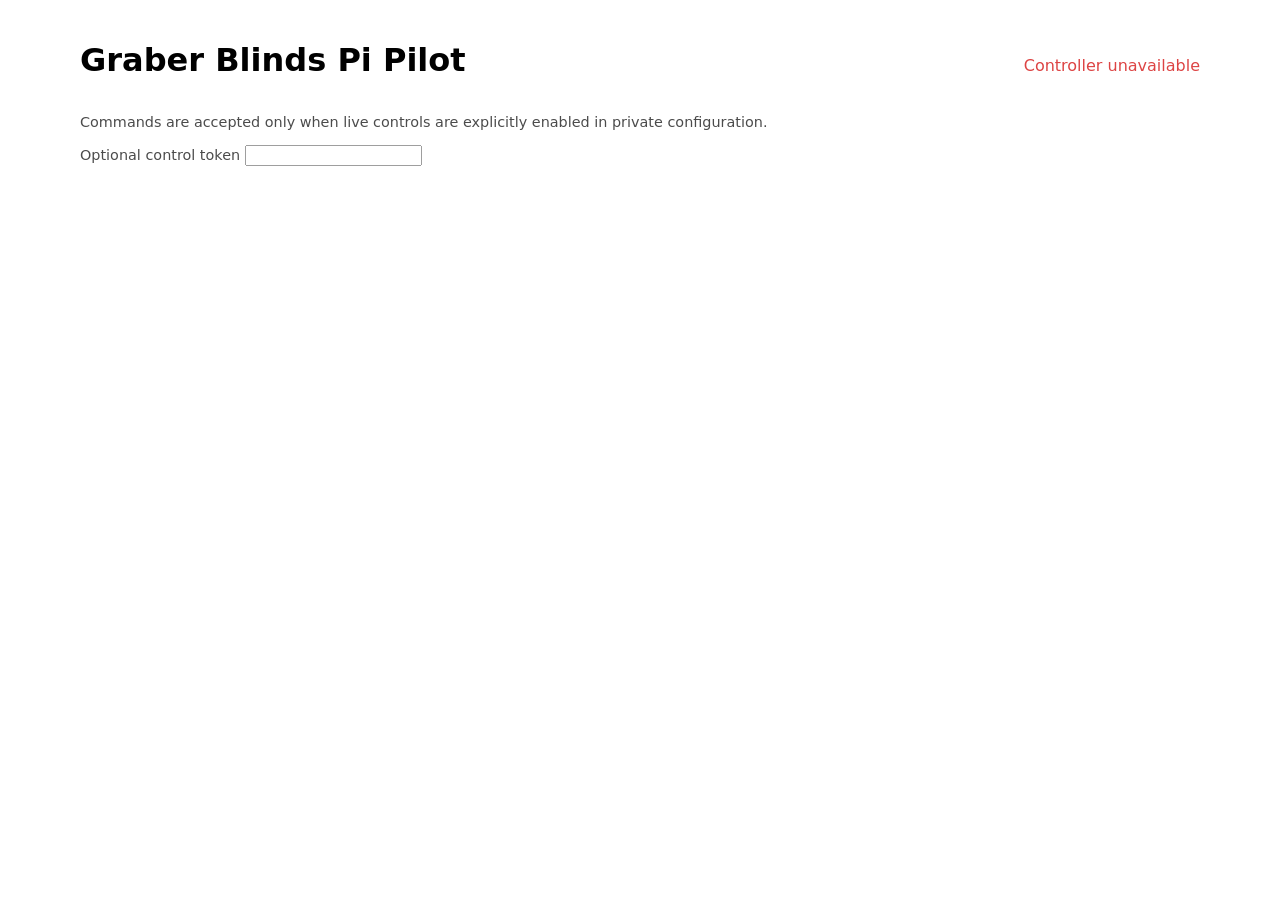
==== linux_controller/graber/templates/index.html @ 08bcaf7d "Add Raspberry Pi BLE controller and setup wizard" ====
<!doctype html>
<html lang="en">
<head>
  <meta charset="utf-8">
  <meta name="viewport" content="width=device-width, initial-scale=1">
  <title>Graber Blinds Pi Pilot</title>
  <style>
    :root { color-scheme: light dark; font-family: system-ui, sans-serif; }
    body { max-width: 70rem; margin: auto; padding: 1.2rem; }
    header { display: flex; justify-content: space-between; align-items: baseline; }
    #targets { display: grid; grid-template-columns: repeat(auto-fit,minmax(17rem,1fr)); gap: 1rem; }
    article { border: 1px solid #8886; border-radius: .7rem; padding: 1rem; }
    button { margin: .2rem; padding: .55rem .8rem; }
    .error { color: #d44; } .muted { opacity: .7; font-size: .9rem; }
  </style>
</head>
<body>
  <header><h1>Graber Blinds Pi Pilot</h1><span id="status">Loading…</span></header>
  <p class="muted">Commands are accepted only when live controls are explicitly enabled in private configuration.</p>
  <label class="muted">Optional control token <input id="token" type="password" autocomplete="off"></label>
  <main id="targets"></main>
  <script>
  const root = document.getElementById('targets');
  function escapeText(value) { const e=document.createElement('span'); e.textContent=String(value); return e.innerHTML; }
  async function command(id, action, position=null) {
    const token=document.getElementById('token').value;
    const response = await fetch(`/api/targets/${encodeURIComponent(id)}/commands`, {
      method:'POST', headers:{'Content-Type':'application/json', ...(token ? {'X-Graber-Control-Token':token} : {})}, body:JSON.stringify({action, ...(position === null ? {} : {position})})
    });
    const body=await response.json(); if(!response.ok) alert(body.error || 'Command rejected'); await refresh();
  }
  function addButton(card, id, label, action) {
    const button=document.createElement('button'); button.textContent=label; button.onclick=()=>command(id,action); card.appendChild(button);
  }
  function addPosition(card, id, label, action, value) {
    const row=document.createElement('div');
    const input=document.createElement('input'); input.type='range'; input.min='0'; input.max='100'; input.value=value ?? 50;
    const output=document.createElement('span'); output.textContent=` ${input.value}% `; input.oninput=()=>output.textContent=` ${input.value}% `;
    const button=document.createElement('button'); button.textContent=`Set ${label}`; button.onclick=()=>command(id,action,Number(input.value));
    row.append(label+' '); row.appendChild(input); row.appendChild(output); row.appendChild(button); card.appendChild(row);
  }
  function addCard(id, item, isGroup=false) {
    const card=document.createElement('article');
    const positions=isGroup ? '' : `<p>Bottom: ${escapeText(item.bottom ?? 'unknown')}%${item.dual_rail ? ` · Top: ${escapeText(item.top ?? 'unknown')}%` : ''} · Battery: ${escapeText(item.battery ?? 'unknown')}%</p>`;
    card.innerHTML=`<h2>${escapeText(item.name || id)}</h2>${positions}<p class="muted">${escapeText(item.last_command_status || (isGroup ? 'Group' : 'No command status'))}</p>`;
    for (const action of ['open','close','stop']) addButton(card,id,action[0].toUpperCase()+action.slice(1),action);
    if (!isGroup) addPosition(card,id,'Bottom','set_bottom_position',item.bottom);
    if (item.dual_rail && !isGroup) addPosition(card,id,'Top','set_top_position',item.top);
    if (item.dual_rail && !isGroup) { addButton(card,id,'Favorite','favorite'); addButton(card,id,'Stack Up','stack_up'); addButton(card,id,'Stack Down','stack_down'); }
    root.appendChild(card);
  }
  function addAdapter(id, item) {
    const card=document.createElement('article');
    card.innerHTML=`<h2>${escapeText(id)} Bluetooth</h2><p>Status: ${escapeText(item.status || 'unknown')}</p><p class="muted">Connections: ${escapeText(item.connection_successes ?? 0)}/${escapeText(item.connection_attempts ?? 0)} · Failures: ${escapeText(item.failures ?? 0)} · ${escapeText(item.last_error || '')}</p>`;
    root.appendChild(card);
  }
  async function refresh() {
    try {
      const response=await fetch('/api/state'); const state=await response.json();
      document.getElementById('status').textContent='Controller online'; root.innerHTML='';
      for (const [id, item] of Object.entries(state.blinds || {})) addCard(id,item);
      for (const [id, item] of Object.entries(state.groups || {})) addCard(id,item,true);
      for (const [id, item] of Object.entries(state.adapters || {})) addAdapter(id,item);
    } catch(error) { document.getElementById('status').innerHTML='<span class="error">Controller unavailable</span>'; }
  }
  refresh(); setInterval(refresh, 3000);
  </script>
</body>
</html>
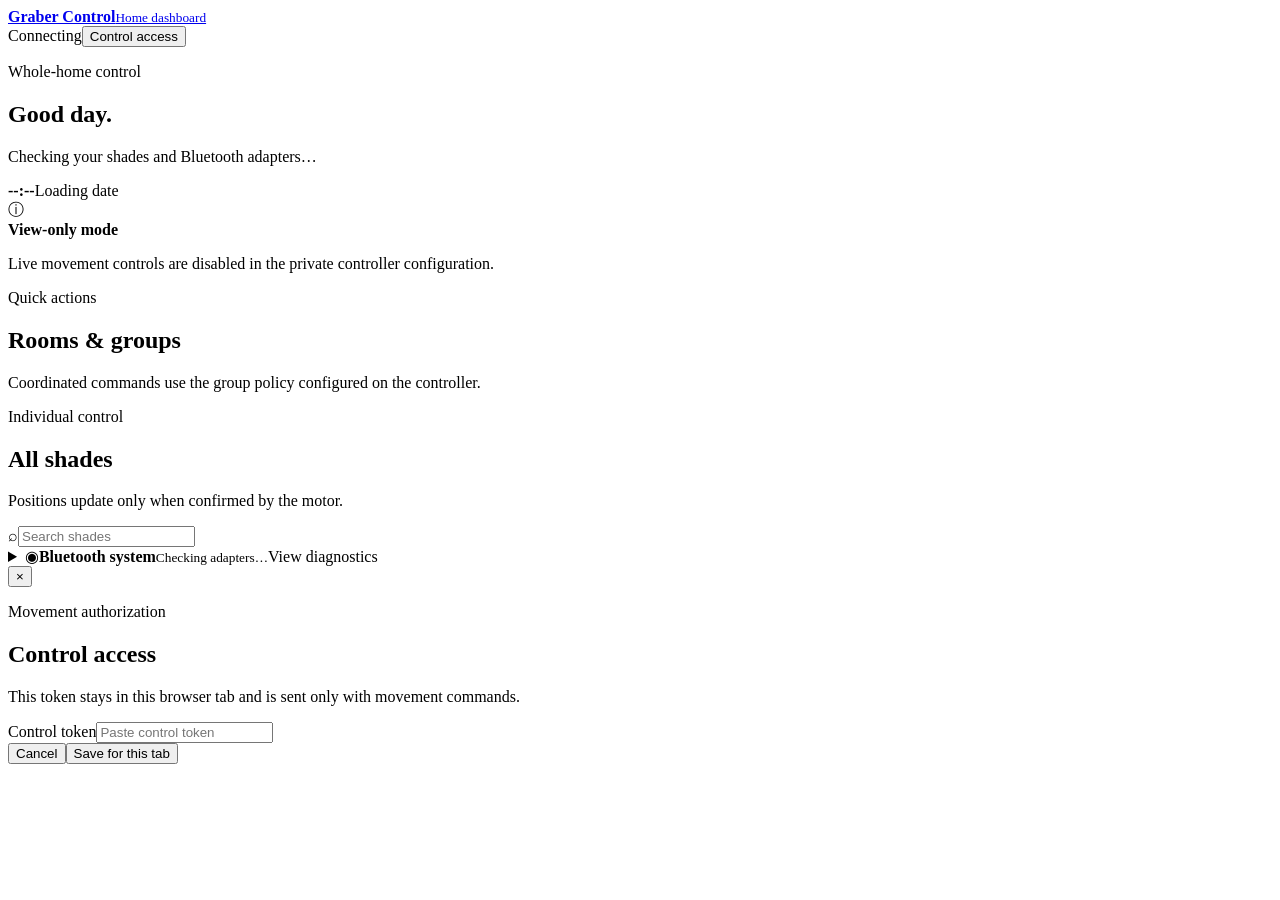
==== commit aa0c72d8: "Redesign setup and control web experiences" ====
--- a/linux_controller/graber/templates/index.html
+++ b/linux_controller/graber/templates/index.html
@@ -1,69 +1,20 @@
 <!doctype html>
 <html lang="en">
 <head>
-  <meta charset="utf-8">
-  <meta name="viewport" content="width=device-width, initial-scale=1">
-  <title>Graber Blinds Pi Pilot</title>
-  <style>
-    :root { color-scheme: light dark; font-family: system-ui, sans-serif; }
-    body { max-width: 70rem; margin: auto; padding: 1.2rem; }
-    header { display: flex; justify-content: space-between; align-items: baseline; }
-    #targets { display: grid; grid-template-columns: repeat(auto-fit,minmax(17rem,1fr)); gap: 1rem; }
-    article { border: 1px solid #8886; border-radius: .7rem; padding: 1rem; }
-    button { margin: .2rem; padding: .55rem .8rem; }
-    .error { color: #d44; } .muted { opacity: .7; font-size: .9rem; }
-  </style>
+  <meta charset="utf-8"><meta name="viewport" content="width=device-width, initial-scale=1"><meta name="theme-color" content="#17211c"><title>My shades · Graber Control</title><link rel="stylesheet" href="/assets/app.css">
 </head>
-<body>
-  <header><h1>Graber Blinds Pi Pilot</h1><span id="status">Loading…</span></header>
-  <p class="muted">Commands are accepted only when live controls are explicitly enabled in private configuration.</p>
-  <label class="muted">Optional control token <input id="token" type="password" autocomplete="off"></label>
-  <main id="targets"></main>
-  <script>
-  const root = document.getElementById('targets');
-  function escapeText(value) { const e=document.createElement('span'); e.textContent=String(value); return e.innerHTML; }
-  async function command(id, action, position=null) {
-    const token=document.getElementById('token').value;
-    const response = await fetch(`/api/targets/${encodeURIComponent(id)}/commands`, {
-      method:'POST', headers:{'Content-Type':'application/json', ...(token ? {'X-Graber-Control-Token':token} : {})}, body:JSON.stringify({action, ...(position === null ? {} : {position})})
-    });
-    const body=await response.json(); if(!response.ok) alert(body.error || 'Command rejected'); await refresh();
-  }
-  function addButton(card, id, label, action) {
-    const button=document.createElement('button'); button.textContent=label; button.onclick=()=>command(id,action); card.appendChild(button);
-  }
-  function addPosition(card, id, label, action, value) {
-    const row=document.createElement('div');
-    const input=document.createElement('input'); input.type='range'; input.min='0'; input.max='100'; input.value=value ?? 50;
-    const output=document.createElement('span'); output.textContent=` ${input.value}% `; input.oninput=()=>output.textContent=` ${input.value}% `;
-    const button=document.createElement('button'); button.textContent=`Set ${label}`; button.onclick=()=>command(id,action,Number(input.value));
-    row.append(label+' '); row.appendChild(input); row.appendChild(output); row.appendChild(button); card.appendChild(row);
-  }
-  function addCard(id, item, isGroup=false) {
-    const card=document.createElement('article');
-    const positions=isGroup ? '' : `<p>Bottom: ${escapeText(item.bottom ?? 'unknown')}%${item.dual_rail ? ` · Top: ${escapeText(item.top ?? 'unknown')}%` : ''} · Battery: ${escapeText(item.battery ?? 'unknown')}%</p>`;
-    card.innerHTML=`<h2>${escapeText(item.name || id)}</h2>${positions}<p class="muted">${escapeText(item.last_command_status || (isGroup ? 'Group' : 'No command status'))}</p>`;
-    for (const action of ['open','close','stop']) addButton(card,id,action[0].toUpperCase()+action.slice(1),action);
-    if (!isGroup) addPosition(card,id,'Bottom','set_bottom_position',item.bottom);
-    if (item.dual_rail && !isGroup) addPosition(card,id,'Top','set_top_position',item.top);
-    if (item.dual_rail && !isGroup) { addButton(card,id,'Favorite','favorite'); addButton(card,id,'Stack Up','stack_up'); addButton(card,id,'Stack Down','stack_down'); }
-    root.appendChild(card);
-  }
-  function addAdapter(id, item) {
-    const card=document.createElement('article');
-    card.innerHTML=`<h2>${escapeText(id)} Bluetooth</h2><p>Status: ${escapeText(item.status || 'unknown')}</p><p class="muted">Connections: ${escapeText(item.connection_successes ?? 0)}/${escapeText(item.connection_attempts ?? 0)} · Failures: ${escapeText(item.failures ?? 0)} · ${escapeText(item.last_error || '')}</p>`;
-    root.appendChild(card);
-  }
-  async function refresh() {
-    try {
-      const response=await fetch('/api/state'); const state=await response.json();
-      document.getElementById('status').textContent='Controller online'; root.innerHTML='';
-      for (const [id, item] of Object.entries(state.blinds || {})) addCard(id,item);
-      for (const [id, item] of Object.entries(state.groups || {})) addCard(id,item,true);
-      for (const [id, item] of Object.entries(state.adapters || {})) addAdapter(id,item);
-    } catch(error) { document.getElementById('status').innerHTML='<span class="error">Controller unavailable</span>'; }
-  }
-  refresh(); setInterval(refresh, 3000);
-  </script>
+<body class="control-page">
+  <div class="app-shell">
+    <header class="topbar"><a class="brand" href="/" aria-label="Graber Control home"><span class="brand-mark small" aria-hidden="true"><span></span><span></span><span></span></span><span><strong>Graber Control</strong><small>Home dashboard</small></span></a><div class="topbar-actions"><span class="status-pill" id="controllerStatus"><i></i>Connecting</span><button class="button ghost compact" id="authButton" type="button">Control access</button></div></header>
+    <main class="page-wrap">
+      <section class="hero control-hero"><div><p class="eyebrow">Whole-home control</p><h1>Good <span id="dayPart">day</span>.</h1><p class="hero-copy" id="dashboardSummary">Checking your shades and Bluetooth adapters…</p></div><div class="hero-time"><strong id="clock">--:--</strong><span id="date">Loading date</span></div></section>
+      <div class="notice is-hidden" id="controlNotice"><span>ⓘ</span><div><strong>View-only mode</strong><p>Live movement controls are disabled in the private controller configuration.</p></div></div>
+      <section class="content-section" id="groupSection"><div class="section-heading"><p class="eyebrow">Quick actions</p><h2>Rooms &amp; groups</h2><p>Coordinated commands use the group policy configured on the controller.</p></div><div class="group-grid" id="groupGrid"></div></section>
+      <section class="content-section"><div class="section-heading split"><div><p class="eyebrow">Individual control</p><h2>All shades</h2><p>Positions update only when confirmed by the motor.</p></div><label class="search"><span aria-hidden="true">⌕</span><input id="blindSearch" type="search" placeholder="Search shades" aria-label="Search shades"></label></div><div class="blind-grid" id="blindGrid" aria-live="polite"></div></section>
+      <section class="content-section diagnostics-section"><details><summary><span><span class="stat-icon radio">◉</span><span><strong>Bluetooth system</strong><small id="adapterSummary">Checking adapters…</small></span></span><span>View diagnostics</span></summary><div class="adapter-grid" id="adapterGrid"></div></details></section>
+    </main>
+  </div>
+  <div class="modal-backdrop is-hidden" id="authModal" role="dialog" aria-modal="true" aria-labelledby="authTitle"><form class="modal-card narrow" id="controlAuthForm"><button class="icon-button modal-close" data-close-modal aria-label="Close">×</button><p class="eyebrow">Movement authorization</p><h2 id="authTitle">Control access</h2><p>This token stays in this browser tab and is sent only with movement commands.</p><label class="field"><span>Control token</span><input id="controlToken" type="password" autocomplete="off" placeholder="Paste control token"></label><div class="modal-actions"><button class="button secondary" data-close-modal type="button">Cancel</button><button class="button primary" type="submit">Save for this tab</button></div></form></div>
+  <div class="toast-region" id="toasts" aria-live="polite"></div><script src="/assets/control.js" defer></script>
 </body>
 </html>
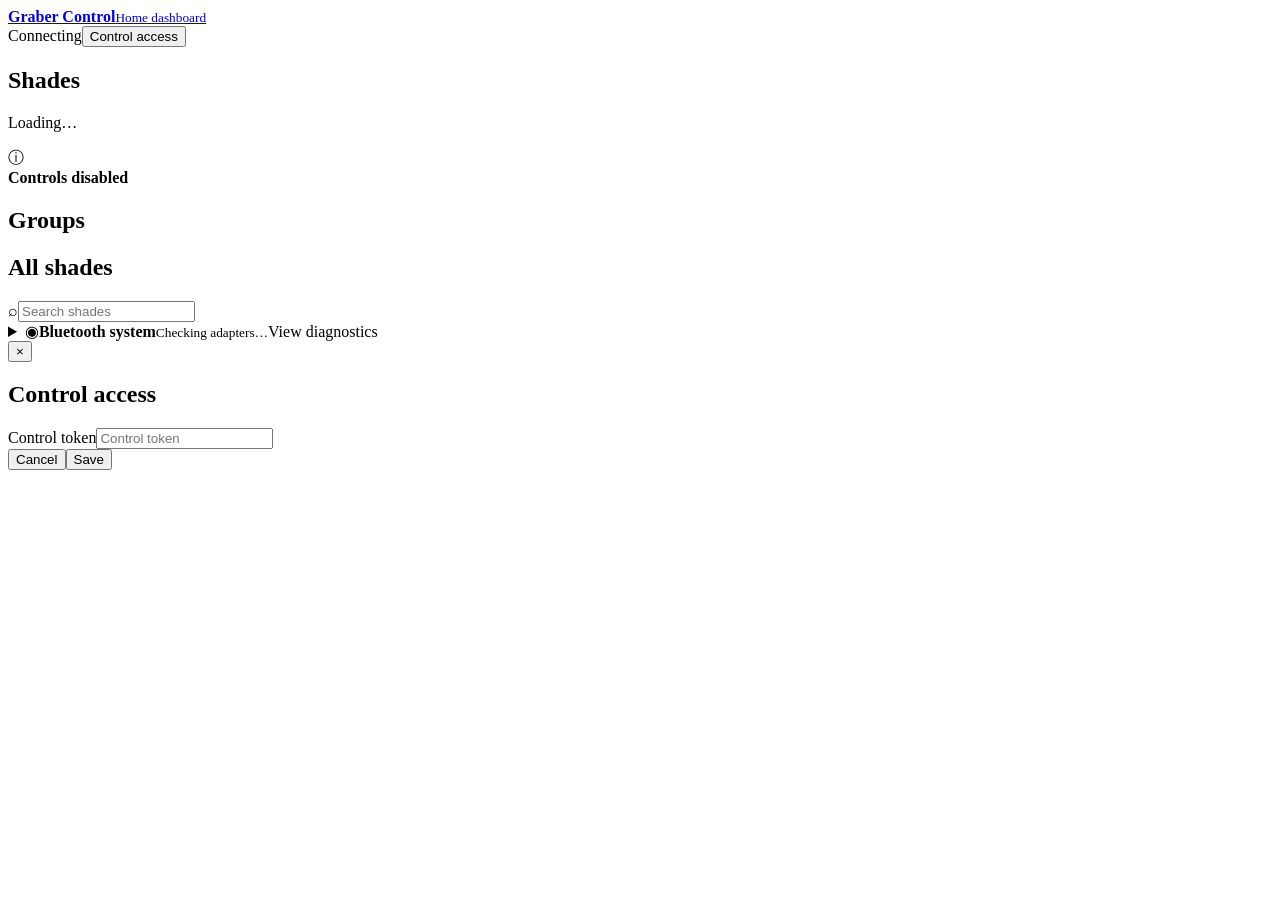
==== commit 8b492dbc: "Reduce interface copy to essential guidance" ====
--- a/linux_controller/graber/templates/index.html
+++ b/linux_controller/graber/templates/index.html
@@ -7,14 +7,14 @@
   <div class="app-shell">
     <header class="topbar"><a class="brand" href="/" aria-label="Graber Control home"><span class="brand-mark small" aria-hidden="true"><span></span><span></span><span></span></span><span><strong>Graber Control</strong><small>Home dashboard</small></span></a><div class="topbar-actions"><span class="status-pill" id="controllerStatus"><i></i>Connecting</span><button class="button ghost compact" id="authButton" type="button">Control access</button></div></header>
     <main class="page-wrap">
-      <section class="hero control-hero"><div><p class="eyebrow">Whole-home control</p><h1>Good <span id="dayPart">day</span>.</h1><p class="hero-copy" id="dashboardSummary">Checking your shades and Bluetooth adapters…</p></div><div class="hero-time"><strong id="clock">--:--</strong><span id="date">Loading date</span></div></section>
-      <div class="notice is-hidden" id="controlNotice"><span>ⓘ</span><div><strong>View-only mode</strong><p>Live movement controls are disabled in the private controller configuration.</p></div></div>
-      <section class="content-section" id="groupSection"><div class="section-heading"><p class="eyebrow">Quick actions</p><h2>Rooms &amp; groups</h2><p>Coordinated commands use the group policy configured on the controller.</p></div><div class="group-grid" id="groupGrid"></div></section>
-      <section class="content-section"><div class="section-heading split"><div><p class="eyebrow">Individual control</p><h2>All shades</h2><p>Positions update only when confirmed by the motor.</p></div><label class="search"><span aria-hidden="true">⌕</span><input id="blindSearch" type="search" placeholder="Search shades" aria-label="Search shades"></label></div><div class="blind-grid" id="blindGrid" aria-live="polite"></div></section>
+      <section class="hero control-hero"><div><h1>Shades</h1><p class="hero-copy" id="dashboardSummary">Loading…</p></div></section>
+      <div class="notice is-hidden" id="controlNotice"><span>ⓘ</span><div><strong>Controls disabled</strong></div></div>
+      <section class="content-section" id="groupSection"><div class="section-heading"><h2>Groups</h2></div><div class="group-grid" id="groupGrid"></div></section>
+      <section class="content-section"><div class="section-heading split"><div><h2>All shades</h2></div><label class="search"><span aria-hidden="true">⌕</span><input id="blindSearch" type="search" placeholder="Search shades" aria-label="Search shades"></label></div><div class="blind-grid" id="blindGrid" aria-live="polite"></div></section>
       <section class="content-section diagnostics-section"><details><summary><span><span class="stat-icon radio">◉</span><span><strong>Bluetooth system</strong><small id="adapterSummary">Checking adapters…</small></span></span><span>View diagnostics</span></summary><div class="adapter-grid" id="adapterGrid"></div></details></section>
     </main>
   </div>
-  <div class="modal-backdrop is-hidden" id="authModal" role="dialog" aria-modal="true" aria-labelledby="authTitle"><form class="modal-card narrow" id="controlAuthForm"><button class="icon-button modal-close" data-close-modal aria-label="Close">×</button><p class="eyebrow">Movement authorization</p><h2 id="authTitle">Control access</h2><p>This token stays in this browser tab and is sent only with movement commands.</p><label class="field"><span>Control token</span><input id="controlToken" type="password" autocomplete="off" placeholder="Paste control token"></label><div class="modal-actions"><button class="button secondary" data-close-modal type="button">Cancel</button><button class="button primary" type="submit">Save for this tab</button></div></form></div>
+  <div class="modal-backdrop is-hidden" id="authModal" role="dialog" aria-modal="true" aria-labelledby="authTitle"><form class="modal-card narrow" id="controlAuthForm"><button class="icon-button modal-close" data-close-modal aria-label="Close">×</button><h2 id="authTitle">Control access</h2><label class="field"><span>Control token</span><input id="controlToken" type="password" autocomplete="off" placeholder="Control token"></label><div class="modal-actions"><button class="button secondary" data-close-modal type="button">Cancel</button><button class="button primary" type="submit">Save</button></div></form></div>
   <div class="toast-region" id="toasts" aria-live="polite"></div><script src="/assets/control.js" defer></script>
 </body>
 </html>
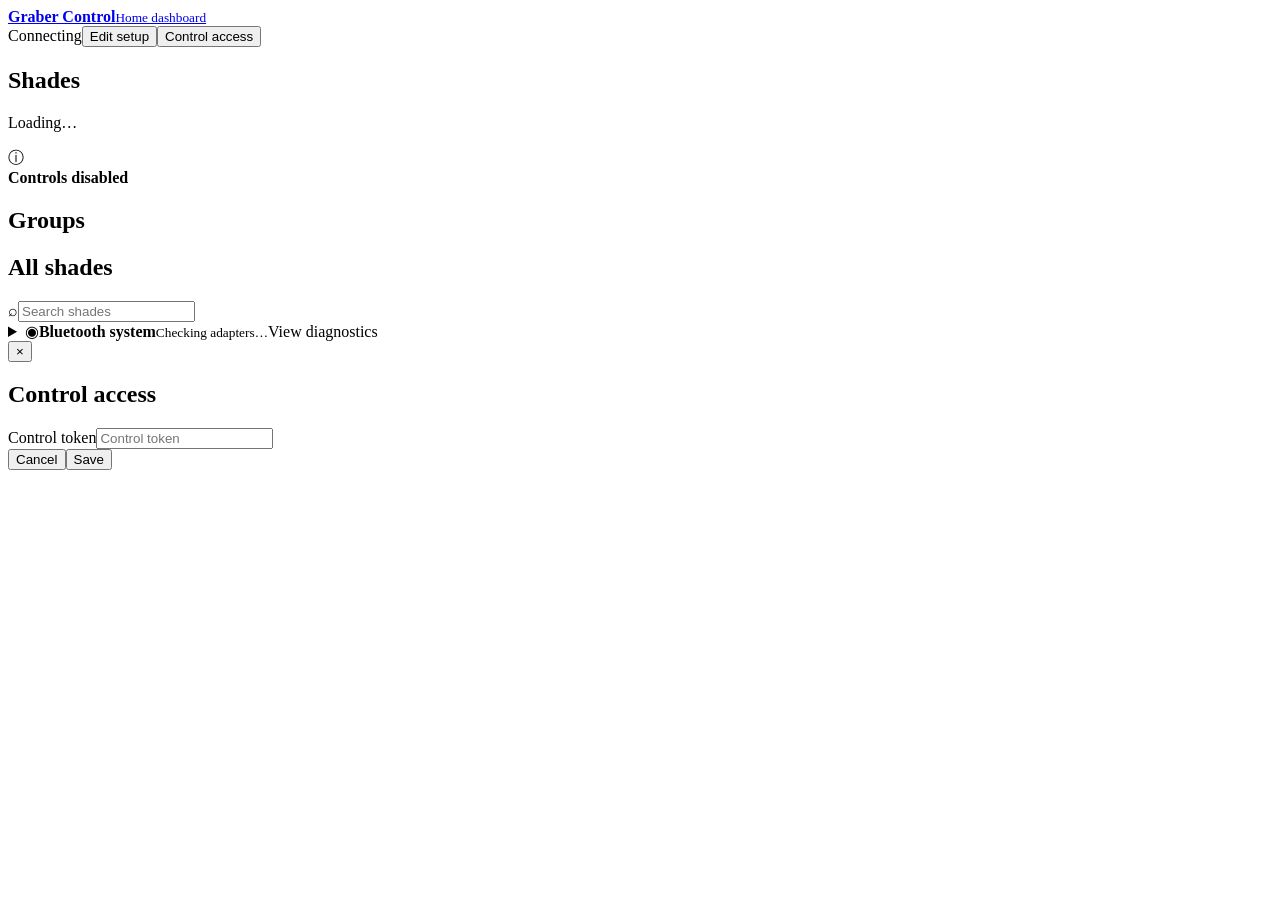
==== commit 4e7f2ed4: "Unify setup and control behind one portal" ====
--- a/linux_controller/graber/templates/index.html
+++ b/linux_controller/graber/templates/index.html
@@ -5,7 +5,7 @@
 </head>
 <body class="control-page">
   <div class="app-shell">
-    <header class="topbar"><a class="brand" href="/" aria-label="Graber Control home"><span class="brand-mark small" aria-hidden="true"><span></span><span></span><span></span></span><span><strong>Graber Control</strong><small>Home dashboard</small></span></a><div class="topbar-actions"><span class="status-pill" id="controllerStatus"><i></i>Connecting</span><button class="button ghost compact" id="authButton" type="button">Control access</button></div></header>
+    <header class="topbar"><a class="brand" href="/" aria-label="Graber Control home"><span class="brand-mark small" aria-hidden="true"><span></span><span></span><span></span></span><span><strong>Graber Control</strong><small>Home dashboard</small></span></a><div class="topbar-actions"><span class="status-pill" id="controllerStatus"><i></i>Connecting</span><button class="button ghost compact" id="setupButton" type="button">Edit setup</button><button class="button ghost compact" id="authButton" type="button">Control access</button></div></header>
     <main class="page-wrap">
       <section class="hero control-hero"><div><h1>Shades</h1><p class="hero-copy" id="dashboardSummary">Loading…</p></div></section>
       <div class="notice is-hidden" id="controlNotice"><span>ⓘ</span><div><strong>Controls disabled</strong></div></div>
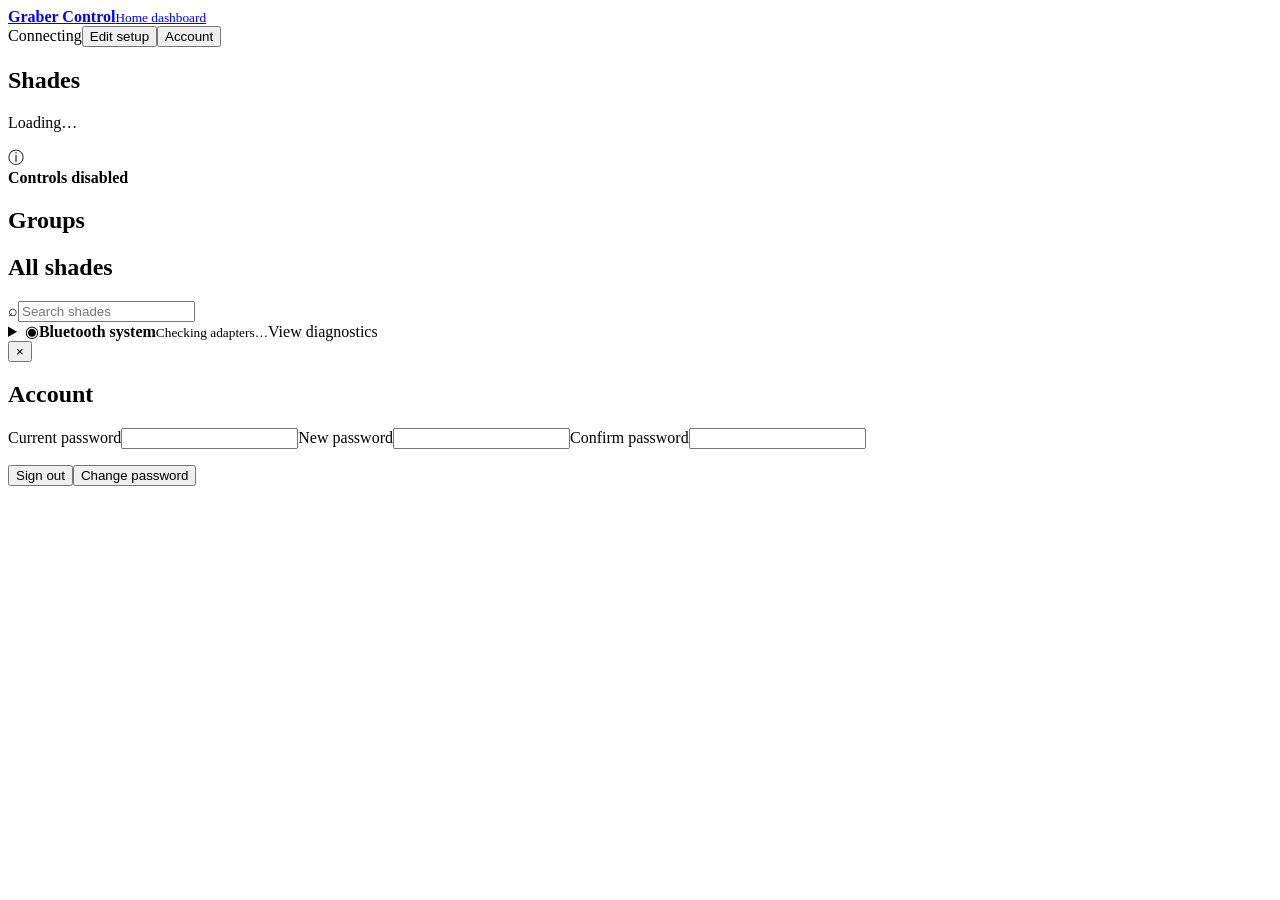
==== commit be1659ef: "Add password sessions for the web portal" ====
--- a/linux_controller/graber/templates/index.html
+++ b/linux_controller/graber/templates/index.html
@@ -5,7 +5,7 @@
 </head>
 <body class="control-page">
   <div class="app-shell">
-    <header class="topbar"><a class="brand" href="/" aria-label="Graber Control home"><span class="brand-mark small" aria-hidden="true"><span></span><span></span><span></span></span><span><strong>Graber Control</strong><small>Home dashboard</small></span></a><div class="topbar-actions"><span class="status-pill" id="controllerStatus"><i></i>Connecting</span><button class="button ghost compact" id="setupButton" type="button">Edit setup</button><button class="button ghost compact" id="authButton" type="button">Control access</button></div></header>
+    <header class="topbar"><a class="brand" href="/" aria-label="Graber Control home"><span><strong>Graber Control</strong><small>Home dashboard</small></span></a><div class="topbar-actions"><span class="status-pill" id="controllerStatus"><i></i>Connecting</span><button class="button ghost compact" id="setupButton" type="button">Edit setup</button><button class="button ghost compact" id="accountButton" type="button">Account</button></div></header>
     <main class="page-wrap">
       <section class="hero control-hero"><div><h1>Shades</h1><p class="hero-copy" id="dashboardSummary">Loading…</p></div></section>
       <div class="notice is-hidden" id="controlNotice"><span>ⓘ</span><div><strong>Controls disabled</strong></div></div>
@@ -14,7 +14,7 @@
       <section class="content-section diagnostics-section"><details><summary><span><span class="stat-icon radio">◉</span><span><strong>Bluetooth system</strong><small id="adapterSummary">Checking adapters…</small></span></span><span>View diagnostics</span></summary><div class="adapter-grid" id="adapterGrid"></div></details></section>
     </main>
   </div>
-  <div class="modal-backdrop is-hidden" id="authModal" role="dialog" aria-modal="true" aria-labelledby="authTitle"><form class="modal-card narrow" id="controlAuthForm"><button class="icon-button modal-close" data-close-modal aria-label="Close">×</button><h2 id="authTitle">Control access</h2><label class="field"><span>Control token</span><input id="controlToken" type="password" autocomplete="off" placeholder="Control token"></label><div class="modal-actions"><button class="button secondary" data-close-modal type="button">Cancel</button><button class="button primary" type="submit">Save</button></div></form></div>
+  <div class="modal-backdrop is-hidden" id="accountModal" role="dialog" aria-modal="true" aria-labelledby="accountTitle"><section class="modal-card narrow"><button class="icon-button modal-close" data-close-modal aria-label="Close">×</button><h2 id="accountTitle">Account</h2><p id="accountName"></p><form id="passwordForm"><label class="field"><span>Current password</span><input id="currentPassword" type="password" autocomplete="current-password" required></label><label class="field"><span>New password</span><input id="newPassword" type="password" autocomplete="new-password" minlength="12" required></label><label class="field"><span>Confirm password</span><input id="confirmPassword" type="password" autocomplete="new-password" minlength="12" required></label><p class="form-error" id="accountError" role="alert"></p><div class="modal-actions split-actions"><button class="button danger" id="logoutButton" type="button">Sign out</button><button class="button primary" type="submit">Change password</button></div></form></section></div>
   <div class="toast-region" id="toasts" aria-live="polite"></div><script src="/assets/control.js" defer></script>
 </body>
 </html>
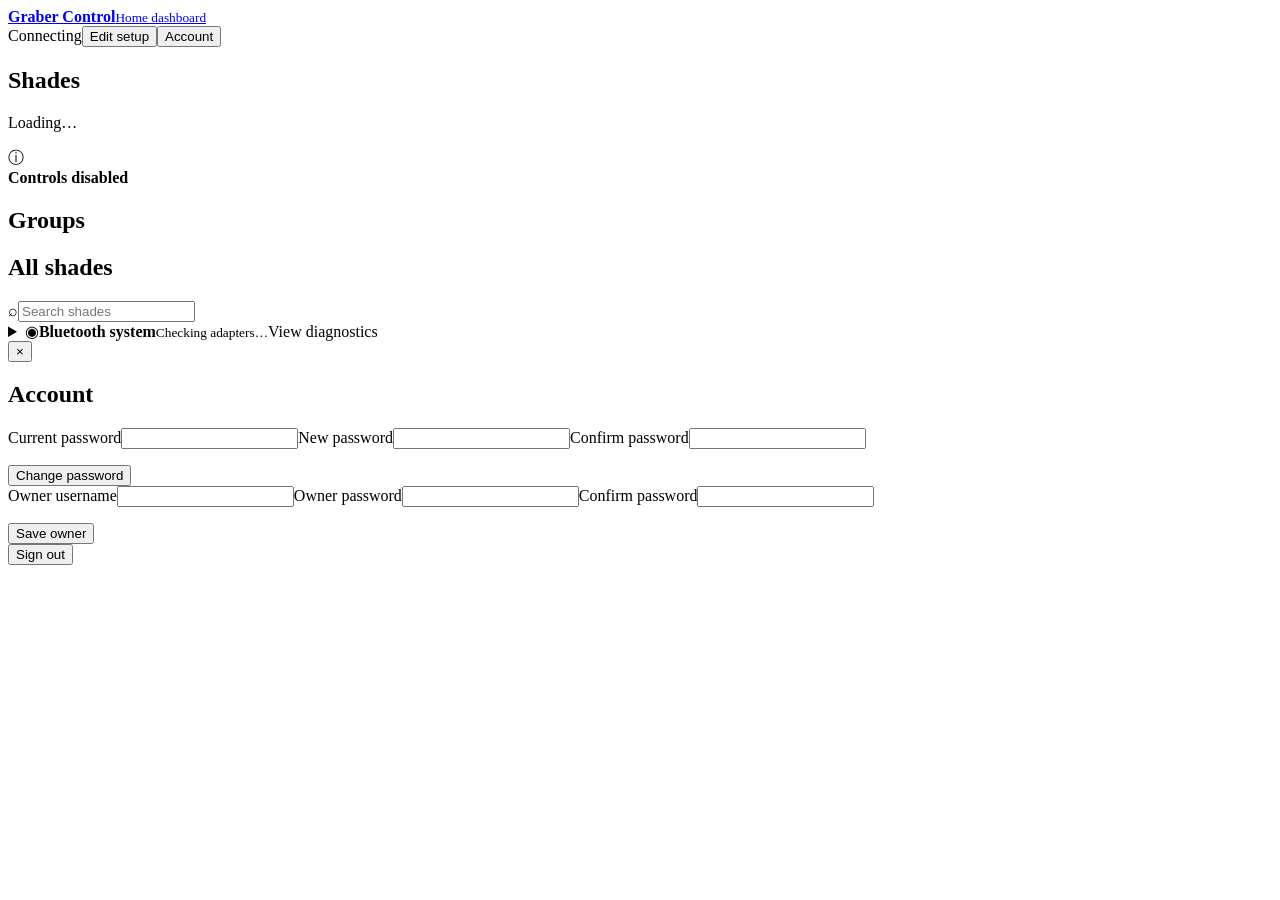
==== commit 1b1afbc0: "Add separate owner and recovery accounts" ====
--- a/linux_controller/graber/templates/index.html
+++ b/linux_controller/graber/templates/index.html
@@ -14,7 +14,7 @@
       <section class="content-section diagnostics-section"><details><summary><span><span class="stat-icon radio">◉</span><span><strong>Bluetooth system</strong><small id="adapterSummary">Checking adapters…</small></span></span><span>View diagnostics</span></summary><div class="adapter-grid" id="adapterGrid"></div></details></section>
     </main>
   </div>
-  <div class="modal-backdrop is-hidden" id="accountModal" role="dialog" aria-modal="true" aria-labelledby="accountTitle"><section class="modal-card narrow"><button class="icon-button modal-close" data-close-modal aria-label="Close">×</button><h2 id="accountTitle">Account</h2><p id="accountName"></p><form id="passwordForm"><label class="field"><span>Current password</span><input id="currentPassword" type="password" autocomplete="current-password" required></label><label class="field"><span>New password</span><input id="newPassword" type="password" autocomplete="new-password" minlength="12" required></label><label class="field"><span>Confirm password</span><input id="confirmPassword" type="password" autocomplete="new-password" minlength="12" required></label><p class="form-error" id="accountError" role="alert"></p><div class="modal-actions split-actions"><button class="button danger" id="logoutButton" type="button">Sign out</button><button class="button primary" type="submit">Change password</button></div></form></section></div>
+  <div class="modal-backdrop is-hidden" id="accountModal" role="dialog" aria-modal="true" aria-labelledby="accountTitle"><section class="modal-card narrow"><button class="icon-button modal-close" data-close-modal aria-label="Close">×</button><h2 id="accountTitle">Account</h2><p id="accountName"></p><form id="passwordForm"><label class="field"><span>Current password</span><input id="currentPassword" type="password" autocomplete="current-password" required></label><label class="field"><span>New password</span><input id="newPassword" type="password" autocomplete="new-password" minlength="12" required></label><label class="field"><span>Confirm password</span><input id="confirmPassword" type="password" autocomplete="new-password" minlength="12" required></label><p class="form-error" id="passwordError" role="alert"></p><div class="modal-actions"><button class="button primary" type="submit">Change password</button></div></form><form class="is-hidden" id="ownerAccountForm"><label class="field"><span>Owner username</span><input id="ownerUsername" autocomplete="username" required></label><label class="field"><span>Owner password</span><input id="ownerPassword" type="password" autocomplete="new-password" minlength="12" required></label><label class="field"><span>Confirm password</span><input id="ownerPasswordConfirm" type="password" autocomplete="new-password" minlength="12" required></label><p class="form-error" id="ownerAccountError" role="alert"></p><div class="modal-actions"><button class="button primary" type="submit">Save owner</button></div></form><div class="account-footer"><button class="button danger" id="logoutButton" type="button">Sign out</button></div></section></div>
   <div class="toast-region" id="toasts" aria-live="polite"></div><script src="/assets/control.js" defer></script>
 </body>
 </html>
